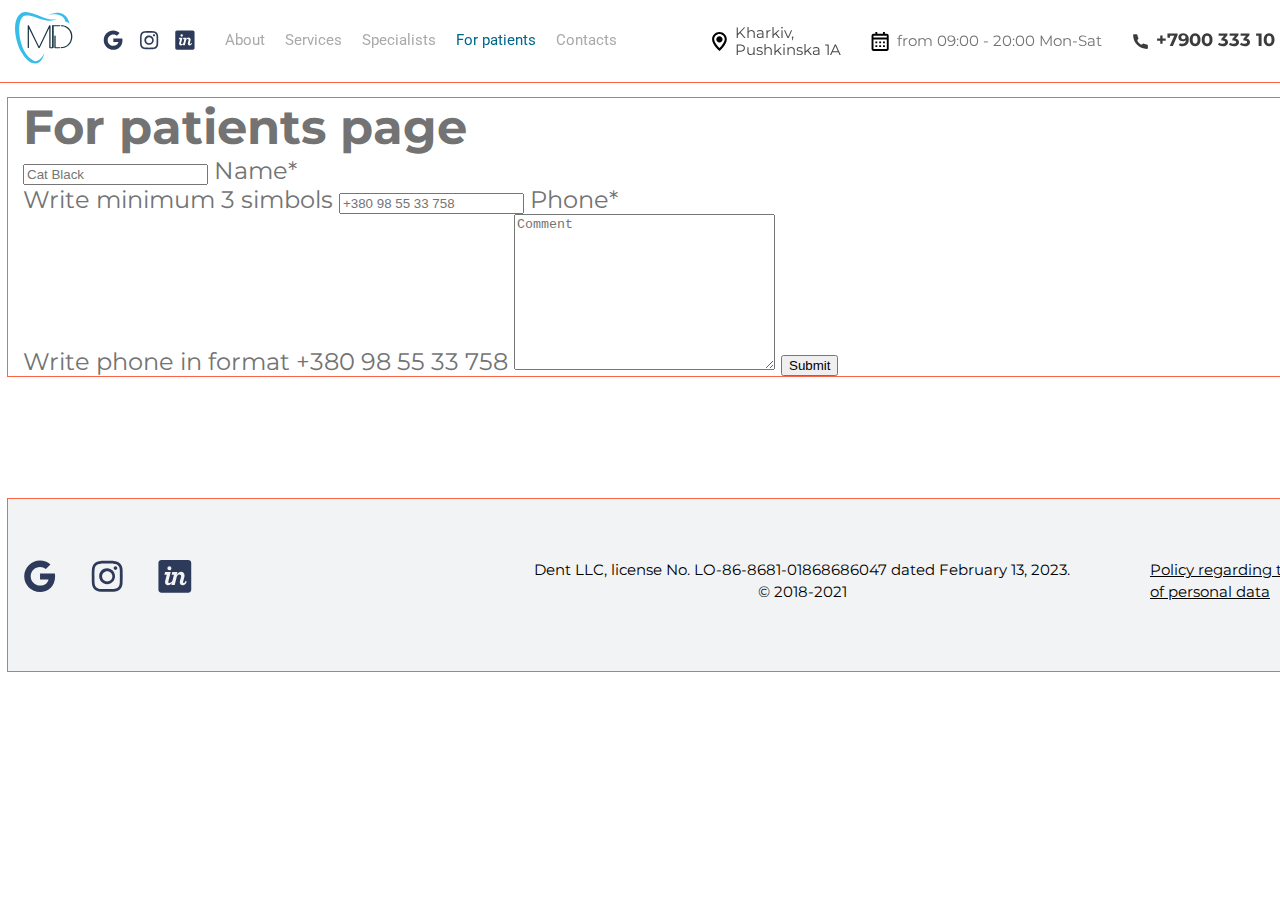
==== forPatients.html @ 4232954f "added form" ====
<!DOCTYPE html>
<html lang="en">
  <head>
    <meta charset="UTF-8" />
    <meta name="viewport" content="width=device-width, initial-scale=1.0" />
    <title>Dental Clinic</title>
    <link rel="preconnect" href="https://fonts.googleapis.com" />
    <link rel="preconnect" href="https://fonts.gstatic.com" crossorigin />
    <link
      href="https://fonts.googleapis.com/css2?family=Manrope:wght@400;500;600&family=Montserrat:wght@400;700&family=Roboto:wght@300;400&display=swap"
      rel="stylesheet"
    />
    <link
      rel="stylesheet"
      href="https://cdnjs.cloudflare.com/ajax/libs/modern-normalize/2.0.0/modern-normalize.min.css"
      integrity="sha512-4xo8blKMVCiXpTaLzQSLSw3KFOVPWhm/TRtuPVc4WG6kUgjH6J03IBuG7JZPkcWMxJ5huwaBpOpnwYElP/m6wg=="
      crossorigin="anonymous"
      referrerpolicy="no-referrer"
    />
    <link rel="stylesheet" href="./css/common.css" />
    <link rel="stylesheet" href="./css/styles.css" />
    <script type="module" src="./js/header-scroll.js"></script>
    <script type="module" src="./js/speakerForm.js"></script>
  </head>
  <body>
    <!-- Header -->
    <header class="header" data-header>
      <div class="container wrap">
        <a href="/" class="logo">
          <img src="./images/logo.svg" />
        </a>

        <ul class="list social-links">
          <li>
            <a
              class="link"
              href="google.com"
              target="_blank"
              rel="noreferrer noopener"
              aria-label="Google link"
              title="Google"
            >
              <svg class="social-icon" width="20" height="20">
                <use href="./images/sprite.svg#icon-google"></use>
              </svg>
            </a>
          </li>
          <li>
            <a
              class="link"
              href="instagram.com"
              target="_blank"
              rel="noreferrer noopener"
              aria-label="Instagram link"
              title="Instagram"
            >
              <svg class="social-icon" width="20" height="20">
                <use href="./images/sprite.svg#icon-instagram"></use>
              </svg>
            </a>
          </li>
          <li>
            <a
              class="link"
              href="linkedin.com"
              target="_blank"
              rel="noreferrer noopener"
              aria-label="Lonkedin link"
              title="linkedin"
            >
              <svg class="social-icon" width="20" height="20">
                <use href="./images/sprite.svg#icon-linkedin"></use>
              </svg>
            </a>
          </li>
        </ul>

        <nav>
          <ul class="site-nav list">
            <li class="item"><a href="./index.html" class="link">About</a></li>
            <li class="item"><a href="#services" class="link">Services</a></li>
            <li class="item"><a href="#specialists" class="link">Specialists</a></li>
            <li class="item"><a href="./forPatients.html" class="link current">For patients</a></li>
            <li class="item"><a href="" class="link">Contacts</a></li>
          </ul>
        </nav>

        <div class="contact-info">
          <div class="address-thumb">
            <svg class="address-icon" width="16" height="20">
              <use href="./images/sprite.svg#icon-location"></use>
            </svg>
            <p class="address">
              Kharkiv, <br />
              Pushkinska 1A
            </p>
          </div>

          <div class="time-thumb">
            <svg class="calendar-icon" width="18" height="20">
              <use href="./images/sprite.svg#icon-calendar"></use>
            </svg>
            <p class="time">from 09:00 - 20:00 <span>Mon-Sat</span></p>
          </div>

          <a href="tel:+79003331040" title="Clinic phone number" class="phone">
            <svg class="phone-icon" width="16" height="16">
              <use href="./images/sprite.svg#icon-phone"></use>
            </svg>
            +7900 333 10 40
          </a>
          <button type="button" class="button secondary">Request a call</button>
        </div>
      </div>
    </header>

    <!-- Main -->
    <main>
      <section class="section">
        <div class="container">
          <h1>For patients page</h1>

          <!-- <form class="js-speaker-form form">
            <div class="form-field">
              <label for="name" class="form-label">Name</label>
              <input class="form-imput" type="text" name="name" id="name" />
            </div>

            <div class="form-field">
              <label for="tel">Phone</label>
              <input type="tel" name="tel" id="tel" />
            </div>

            <div class="form-field">
              <label for="email">Email</label>
              <input type="email" name="email" id="email" />
            </div>

            <div role="group" class="group">
              <h2 class="group-title">Topic of the report</h2>

              <ul class="group-options">
                <li>
                  <label class="checkbox-field">
                    <input class="checkbox" type="checkbox" name="topic" value="html" />
                    <span class="checkbox-icon"></span>
                    <span class="checkbox-label">HTML</span>
                    
                  </label>
                </li>
                <li>
                  <label class="checkbox-field">
                    <input class="checkbox" type="checkbox" name="topic" value="css" />
                    <span class="checkbox-icon"></span>
                    <span class="checkbox-label">CSS</span>
                    </label
                  >
                </li>
                <li>
                  <label class="checkbox-field">
                    <input class="checkbox" type="checkbox" name="topic" value="js" />
                    <span class="checkbox-icon"></span>
                    <span class="checkbox-label">JavaScript</span>
                    </label
                  >
                </li>
              </ul>
            </div>

            <div role="group">
              <h2 class="group-title">Topic of the report</h2>

              <ul class="group-experience">
                <li>
                  <input type="radio" name="experience" value="junior" id="jun" checked />
                  <label for="jun">Junior</label>
                </li>
                <li>
                  <input type="radio" name="experience" value="middle" id="mid" />
                  <label for="mid">Middle</label>
                </li>
                <li>
                  <input type="radio" name="experience" value="senior" id="sen" />
                  <label for="sen">Senior</label>
                </li>
              </ul>
            </div>

            <div class="form-field">
              <label for="date">Date</label>
              <input type="datetime-local" name="date" id="date" class="date" />
            </div>

            <div class="form-field">
              <label for="pdf">Upload</label>
              <input type="file" name="pdf" id="pdf" />
            </div>

            <div class="form-field">
              <label for="comment">Comment</label>
              <textarea class="comment" name="comment" id="comment" rows="10"></textarea>
            </div>

            <div class="form-field">
              <input type="checkbox" name="policy  " id="policy" />
              <label for="policy">Agree for everything</label>
            </div>

            <button type="submit">Submit</button>
          </form> -->

          <form class="form" autocomplete="off">
            <label class="form-group">
              <input
                class="form-input"
                type="text"
                name="name"
                placeholder="Cat Black"
                required
                minlength="3"
              />
              <span class="form-label">Name*</span>
              <div class="form-icon">
                <span class="form-warning"></span>
                <span class="form-error"></span>
              </div>
              <span>Write minimum 3 simbols</span>
            </label>

            <label class="form-group">
              <input
                class="form-input"
                type="tel"
                name="phone"
                placeholder="+380 98 55 33 758"
                required
                maxlength="12"
              />
              <span class="form-label">Phone*</span>
              <div class="form-icon">
                <span class="form-warning"></span>
                <span class="form-error"></span>
              </div>
              <span>Write phone in format +380 98 55 33 758</span>
            </label>

            <label class="form-group">
              <textarea
                class="form-textarea"
                name="comment"
                cols="30"
                rows="10"
                placeholder="Comment"
              ></textarea>
            </label>

            <button class="form-btn" type="submit">Submit</button>
          </form>
        </div>
      </section>
    </main>

    <!-- Footer -->
    <footer class="footer">
      <div class="container footer-wrap">
        <ul class="list social-links">
          <li>
            <a
              class="link"
              href="google.com"
              target="_blank"
              rel="noreferrer noopener"
              aria-label="Google link"
              title="Google"
            >
              <svg class="social-icon" width="33" height="34">
                <use href="./images/sprite.svg#icon-google"></use>
              </svg>
            </a>
          </li>
          <li>
            <a
              class="link"
              href="instagram.com"
              target="_blank"
              rel="noreferrer noopener"
              aria-label="Instagram link"
              title="Instagram"
            >
              <svg class="social-icon" width="34" height="34">
                <use href="./images/sprite.svg#icon-instagram"></use>
              </svg>
            </a>
          </li>
          <li>
            <a
              class="link"
              href="linkedin.com"
              target="_blank"
              rel="noreferrer noopener"
              aria-label="Lonkedin link"
              title="linkedin"
            >
              <svg class="social-icon" width="34" height="34">
                <use href="./images/sprite.svg#icon-linkedin"></use>
              </svg>
            </a>
          </li>
        </ul>

        <div class="info-wrap">
          <div class="text-wrap">
            <p class="text">
              Dent LLC, license No. LO-86-8681-01868686047 dated February 13, 2023.
            </p>
            <p class="text">&copy; 2018-2021</p>
          </div>

          <a href="" title="Processing of personal data" class="text text-link"
            >Policy regarding the processing <br />
            of personal data</a
          >

          <img src="./images/logo.svg" />
        </div>
      </div>
    </footer>
  </body>
</html>
---- css/common.css ----
:root {
  --primary-text-color: rgba(115, 115, 115, 1);
  --secondary-text-color: rgba(69, 69, 69, 1);
  --additional-text-color: rgba(38, 38, 38, 1);
  --primary-content-color: rgba(26, 52, 68, 1);
  --secondary-content-color: rgba(78, 78, 78, 1);
  --additional-content-color: rgba(36, 36, 36, 1);
  --address-color: rgba(71, 71, 71, 1);
  --phone-link-color: rgba(60, 60, 60, 1);
  --title-text-color: rgba(18, 53, 75, 1);
  --secondary-title-color: rgba(0, 0, 0, 1);
  --additional-title-color: rgba(39, 39, 39, 1);
  --primary-subtitle-color: rgba(34, 34, 34, 1);
  --secondary-subtitle-color: rgba(54, 54, 54, 1);
  --hero-primary-text-color: rgba(111, 111, 111, 1);
  --hero-secondary-text-color: rgba(78, 78, 78, 1);
  --hero-description: rgba(75, 75, 75, 1);
  --offers-description: rgba(41, 41, 41, 1);
  --doc-descr-color: rgba(62, 62, 62, 1);
  --accent-text-color: rgba(1, 103, 138, 1);
  --secondary-accent-text-color: rgba(0, 121, 255, 1);
  --additional-accent-text-color: rgba(56, 188, 234, 1);
  --primary-white-color: #ffffff;
  --accent-bg-color: rgba(56, 188, 234, 1);
  --dark-bg-color: rgba(111, 111, 111, 1);
  --treatment-bg-color: #f9f9f9;
  --services-bg-color: rgba(251, 251, 251, 1);

  --border-color: rgba(115, 115, 115, 1);

  --icon-color: #2e3a59;
  --secondary-icon-color: #20a0cd;
  --icon-location-color: #1a3444;
  --icon-calendar-color: #2e3a59;
  --icon-phone-color: #1a3444;
  --icon-accent-color: #38bcea;
  --timing-function: cubic-bezier(0.4, 0, 0.2, 1);
}

body {
  color: var(--primary-text-color);
  background-color: var(--primary-white-color);

  font-family: Montserrat, sans-serif;
  font-size: 24px;

  /* padding-top: 80px; */
}

.no-scroll {
  overflow: hidden;
}

h1,
h2,
h3,
h4,
h5,
h6,
p {
  margin-top: 0;
  margin-bottom: 0;
}

.list {
  list-style: none;
  margin: 0;
  padding: 0;
}

.container {
  margin-left: auto;
  margin-right: auto;
  width: 1500px;
  padding-left: 15px;
  padding-right: 15px;
  outline: 1px solid tomato;
}

.section {
  padding-top: 90px;
  padding-bottom: 90px;
}

.section.change-padding {
  padding-top: 62px;
  padding-bottom: 62px;
}

/* Slider icon */

.slider-btn{
  width: 40px;
  height: 40px;
  padding: 0;
  display: flex;
  justify-content: center;
  align-items: center;
  border-radius: 50%;
  border: 1px solid #2E3A59;
  background-color: transparent;
  cursor: pointer;

  opacity: 0.5;

  transition: opacity 250ms var(--timing-function);
}

.slider-icon{
  fill: #2E3A59;
}

.visually-hidden{
  position: absolute;
  white-space: nowrap;
  width: 1px;
  height: 1px;
  overflow: hidden;
  border: 0;
  padding: 0;
  clip: rect(0 0 0 0);
  clip-path: inset(50%);
  margin: -1px;
}
---- css/styles.css ----
/* Site nav */

.wrap {
  display: flex;
  align-items: center;
}

.header.no-transparency {
  background-color: rgba(250, 241, 237, 0.5);
  backdrop-filter: blur(4px);
}

.header {
  position: fixed;
  width: 100%;
  top: 0;
  left: 0;
  z-index: 100;
}

.header .logo {
  margin-right: 30px;
}

.social-links {
  display: flex;
  gap: 16px;
  margin-right: 30px;
}

.social-links .link {
  display: block;
}

.social-icon {
  fill: var(--icon-color);

  transition: fill 250ms var(--timing-function);
}

.social-icon:hover,
.social-icon:focus {
  fill: var(--accent-text-color);
}

.site-nav {
  display: flex;
}

.site-nav > .item + .item {
  margin-left: 20px;
}

.site-nav .link {
  display: block;
  padding-top: 31px;
  padding-bottom: 31px;
  color: rgba(170, 170, 170, 1);

  font-family: Roboto;
  font-size: 15px;
  line-height: 1.2;
  text-decoration: none;
}

.site-nav .link::after {
  content: '';

  display: block;
  width: 100%;
  height: 2px;
  border-radius: 2px;

  background-color: var(--accent-text-color);

  transform: scaleX(0);
  transition: transform 250ms var(--timing-function), color 250ms var(--timing-function);
}

.site-nav .link:hover::after,
.site-nav .link:focus::after {
  transform: scaleX(1);
}

.site-nav .link:hover,
.site-nav .link:focus {
  color: var(--accent-text-color);
}

.site-nav .link.current {
  color: var(--accent-text-color);
}

.contact-info {
  display: flex;
  margin-left: auto;
  align-items: center;
}

.contact-info .address-thumb,
.contact-info .time-thumb {
  display: flex;
  align-items: center;
  gap: 8px;
  margin-right: 30px;
}

.address-icon {
  fill: var(----icon-location-color);
}

.calendar-icon {
  fill: var(calendar-icon);
}

.contact-info .address {
  color: var(--address-color);
  font-size: 15px;
  line-height: 1.15;
}

.contact-info .time {
  font-size: 15px;
  line-height: 1.2;
}

.contact-info .phone {
  display: flex;
  gap: 8px;
  align-items: center;
  margin-right: 25px;

  color: var(--phone-link-color);
  font-weight: 700;
  font-size: 18px;
  line-height: 1.2;
  text-decoration: none;

  transition: color 250ms var(--timing-function);
}

.contact-info .phone:hover,
.contact-info .phone:focus {
  color: var(--accent-text-color);
}

.phone-icon {
  fill: currentColor;
}

/* Hero */

.overlay {
  height: 628px;
  background-color: var(--dark-bg-color);
  background-image: url('../images/hero/hero-img.jpg');
  background-repeat: no-repeat;
  background-size: cover;
  background-position: center;
}

.hero-thumb {
  display: flex;
  flex-direction: column;
  justify-content: flex-end;
}

.hero .subtitle {
  display: flex;
  gap: 6px;
  align-items: center;
  margin-bottom: 9px;

  color: var(--content-color);
  font-size: 20px;
  line-height: 1.15;
}

.hero .subtitle::before {
  content: '';
  display: block;
  width: 20px;
  height: 1px;
  background-color: #4e4e4e;
}

.hero .title {
  margin-bottom: 17px;

  color: var(--primary-content-color);
  font-size: 48px;
  line-height: 1.04;
}

.hero .text {
  margin-bottom: 37px;
  color: var(--hero-primary-text-color);

  font-size: 20px;
  line-height: 1.15;
}

.hero .btn {
  position: relative;
  display: inline-flex;
  align-items: center;
  justify-content: center;
  width: 295px;
  margin-bottom: 77px;
  overflow: hidden;
}

.hero .icon-btn {
  margin-right: 10px;
  fill: var(--primary-white-color);

  transition: transform 250ms cubic-bezier(0.4, 0, 0.2, 1);
}

.hero .btn:hover .icon-btn {
  transform: translateY(-35px);
}

.hero .icon-pencil {
  position: absolute;
  top: 50%;
  left: 57px;

  transform: translateY(calc(-50% + 34px));

  transition: transform 250ms cubic-bezier(0.4, 0, 0.2, 1);

  fill: var(--primary-white-color);
}

.hero .btn:hover .icon-pencil {
  transform: translateY(-50%);
}

/* .hero .btn::before {
  content: '';
  display: inline-block;
  margin-right: 5px;
  width: 20px;
  height: 20px;
  background-color: red;
  

  transition: transform 250ms cubic-bezier(0.4, 0, 0.2, 1);
} */

/* .hero .btn:hover::before {
  transform: translateY(-35px);
} */

/* .hero .btn:hover::after {
  transform: translateY(-50%);
} */

/* .hero .btn::after{
  content: '';
  top: 50%;
  left: 45px;
  position: absolute;
  display: inline-block;
  margin-right: 5px;
  width: 20px;
  height: 20px;
  background-color: yellow;

  /* transform: translateY(calc(-50% + 35px)); */

/* transition: transform 250ms cubic-bezier(0.4, 0, 0.2, 1);
} */

.hero-list {
  display: flex;
  justify-content: flex-end;
  gap: 6px;
}

.hero-list > .item {
  display: flex;
  align-items: center;
  padding-top: 27px;
  padding-right: 30px;
  padding-bottom: 10px;
  padding-left: 30px;

  background-color: rgba(255, 255, 255, 0.4);
}

.hero-icon {
  fill: var(--secondary-icon-color);
  margin-right: 20px;
}

.hero-list .descr {
  color: var(--hero-description);

  font-size: 18px;
  line-height: 1.15;
}

/* Section */

.section-title {
  margin-bottom: 14px;

  color: var(--title-text-color);
  font-size: 48px;
  line-height: 1.2;
}

.braces .section-title,
.consult .section-title {
  margin-bottom: 43px;
  color: var(--secondary-title-color);
}

.offers .section-title {
  margin-bottom: 41px;
  color: var(--additional-title-color);
}

.section-descr {
  margin-bottom: 70px;

  color: var(--primary-text-color);
  font-size: 24px;
  line-height: 1.15;
}

/* Button */

.button {
  min-width: 186px;
  border-radius: 6px;
  padding: 11px 34px;
  text-align: center;
  border: 2px solid transparent;

  font-family: Roboto;
  font-size: 15px;
  line-height: 1.2;

  cursor: pointer;
}

.button.primary {
  background-color: var(--accent-bg-color);
  color: var(--primary-white-color);
  border-color: transparent;

  transition: background-color 250ms cubic-bezier(0.4, 0, 0.2, 1);
}

.button.primary:hover,
.button.primary:focus {
  background-color: var(--accent-text-color);
}

.button.secondary {
  border-color: var(--accent-bg-color);

  color: var(--accent-text-color);
  background-color: var(--primary-white-color);

  transition: background-color 250ms cubic-bezier(0.4, 0, 0.2, 1),
    color 250ms var(--timing-function), border-color 250ms var(--timing-function);
}

.button.secondary:hover,
.button.secondary:focus {
  color: var(--primary-white-color);
  background-color: var(--accent-text-color);
  border-color: transparent;
}

/* services */

.services-list {
  display: flex;
  column-gap: 40px;
  row-gap: 35px;
  flex-wrap: wrap;
  justify-content: center;
  align-items: center;
}

.services-list > .item {
  position: relative;
  width: 250px;
  height: 237px;
  text-align: center;
  padding: 34px 55px;
  border-radius: 6px;
  background-color: var(--services-bg-color);

  cursor: pointer;

  transition: background-color 250ms var(--timing-function);
}

.services-list > .item:hover {
  background-color: var(--accent-bg-color);
}

.services-list .thumb {
  height: 80px;
  margin-bottom: 20px;
}

.services-list .services-icon {
  fill: var(--icon-accent-color);

  transition: fill 250ms var(--timing-function);
}

.services-list > .item:hover .services-icon {
  fill: var(--primary-white-color);
}

.services-text {
  color: var(--secondary-text-color);

  font-weight: 700;
  font-size: 26px;
  line-height: 1.2;
}

.services-list > .item:hover .submenu {
  /* display: block; */
  opacity: 1;
  pointer-events: all;
}

.submenu {
  position: absolute;
  top: 100%;
  left: 0;

  width: 1000px;
  background-color: #fbfbfb;
  border-radius: 6px;
  box-shadow: 0 1px 3px 0 rgba(0, 0, 0, 0.1), 0 1px 2px -1px rgba(0, 0, 0, 0.1);

  z-index: 10;
  /* display: none; */
  opacity: 0;
  pointer-events: none;
}

.subitem {
  display: flex;
  align-items: center;
  gap: 15px;
  border-radius: 6px;

  padding: 20px 30px;

  transition: box-shadow 250ms var(--timing-function);
}

.subitem:hover {
  box-shadow: inset 0 0 35px 5px rgba(56, 188, 234, 0.35),
    inset 0 2px 1px 1px rgba(255, 255, 255, 0.9), inset 0 -2px 1px rgba(56, 188, 234, 0.5);
}

.subitem .wrap {
  margin-left: auto;
}

.signup-btn {
  min-width: 186px;
  border-radius: 6px;
  padding: 11px 34px;
  margin-left: 60px;
  border: 2px solid transparent;

  font-size: 24px;
  line-height: 1.2;
  text-align: center;

  color: var(--primary-white-color);
  background-color: var(--accent-bg-color);
  border: none;

  cursor: pointer;

  transition: background-color 250ms var(--timing-function);
}

.signup-btn:hover,
.signup-btn:focus {
  background-color: var(--accent-text-color);
}

.subitem .treatm,
.subitem .price {
  font-weight: 400;
  font-size: 26px;
  line-height: 1.2;

  color: var(--secondary-title-color);
}

/* offers */

.offers-list {
  display: flex;
  justify-content: space-evenly;
}

.offers-list > .item {
  width: calc((100% - 76px) / 3);
}

.offers-list .num {
  margin-bottom: 8px;

  color: var(--additional-accent-text-color);
  font-size: 48px;
  line-height: 1.2;
  text-decoration: none;
}

.offers-list .subtitle {
  margin-bottom: 8px;

  color: var(--primary-subtitle-color);
  font-size: 36px;
  line-height: 1.2;
}

.offers-list .text {
  color: var(--offers-description);

  font-size: 24px;
  line-height: 1.15;
}

/* Braces & consultation*/

.braces,
.consult {
  max-width: 1500px;
  margin-left: auto;
  margin-right: auto;
  /* background-image: linear-gradient(to right, rgba(230, 242, 255, 1), rgba(250, 241, 237, 1)); */
  background-repeat: no-repeat;
  background-position: top 0 left calc(50% + 410px), 0 0;
  background-size: contain;
}

.woman-dentist {
  background-image: url(../images/woman-dentist.png),
    linear-gradient(to right, rgba(230, 242, 255, 1), rgba(250, 241, 237, 1));
}

.wom-doc {
  background-image: url(../images/dentist.png),
    linear-gradient(to right, rgba(230, 242, 255, 1), rgba(250, 241, 237, 1));
}

/* .braces-thumb{
  background-image: url(../images/woman-dentist.png);
  background-repeat: no-repeat;
  background-size: contain;
} */

.wrapper {
  display: flex;
}
/* 
.braces .wrapper,
.consult .wrapper {
  padding-top: 62px;
  padding-bottom: 62px;
  background-image: linear-gradient(rgba(230, 242, 255, 1), rgba(250, 241, 237, 1));
} */

/* .braces .wrapper::after {
  content: '';
  width: 752px;
  height: 753px;
  background-image: url('../images/woman-dentist.png');
  background-size: contain;
  background-repeat: no-repeat;
  background-position: center;
} */

.description-wrap {
  max-width: 800px;
  display: flex;
  flex-direction: column;
  justify-content: center;
}

.recall-descr {
  margin-bottom: 40px;

  color: var(--additional-text-color);
  font-size: 24px;
  line-height: 1.3;
}

.recall-link {
  display: inline-flex;
  gap: 6px;
  align-items: center;
  color: var(--secondary-accent-text-color);

  font-family: Roboto;
  font-size: 24px;
  line-height: 1.3;
  text-decoration: none;
}

.recall-link::before {
  content: '';
  display: block;
  width: 20px;
  height: 1px;
  background-color: #262626;
}

.form {
  margin-bottom: 33px;
}

.agree-text,
.agree-link {
  color: var(--secondary-content-color);

  font-size: 18px;
  line-height: 1.3;
}

/* treatment */
.treatment,
.offers {
  max-width: 1500px;
  margin-left: auto;
  margin-right: auto;
  background-color: #fbfbfb;
}

.logo-text {
  color: var(--primary-content-color);

  font-family: Roboto;
  font-weight: 300;
  font-size: 20px;
  line-height: 1.17;
}

.logo-wrap {
  display: flex;
  gap: 9px;
  align-items: center;
  margin-bottom: 6px;
}

.treatment .text {
  color: var(--additional-content-color);

  font-size: 20px;
  line-height: 1.15;
}

.treatment .services {
  display: flex;
  flex-wrap: wrap;
  column-gap: 55px;
  row-gap: 33px;
  margin-bottom: 47px;
}

.treatment-item {
  padding: 11px 22px;
  border-radius: 6px;
  background-color: var(--treatment-bg-color);
}

.treatment .description {
  margin-bottom: 62px;
}

.logo-list {
  display: flex;
  align-items: center;
  margin-top: 12px;
}

.logo-item:last-child {
  margin-left: 52px;
}

.slider-thumb {
  position: relative;
}

.slider-wrap {
  position: absolute;
  top: -55px;
  right: 0;
  display: flex;
  gap: 20px;
}

.slider-thumb:hover .slider-btn {
  opacity: 1;
}

/* Specialists */

.doc-list {
  display: flex;
  flex-wrap: wrap;
  column-gap: 15px;
  row-gap: 60px;
}

.doc-list > .item {
  /* width: calc((100% - 15px) / 2); */
  display: flex;
  border-radius: 6px;
  background-image: linear-gradient(to right, #f7faf7, #eff0f4);
}

.dentist-info {
  max-width: 400px;
  padding: 40px;
}

.image-thumb {
  width: 300px;
  height: 415px;
}

.image-thumb > img {
  display: block;
  width: 100%;
  height: 100%;

  object-fit: cover;
}

.doc-list .title {
  margin-bottom: 14px;

  color: var(--secondary-subtitle-color);
  font-size: 36px;
  line-height: 1.2;
}

.doc-list .descr {
  color: var(--doc-descr-color);

  font-size: 20px;
  line-height: 1.15;
}

/* Certificates */

.certif-title {
  margin-bottom: 93px;
}

.awards-wrap {
  position: relative;
  display: flex;
  justify-content: space-evenly;
}

.awards-wrap:hover .slider-btn {
  opacity: 1;
}

.awards-btn {
  position: absolute;
  top: 50%;
  transform: translate(0, -50%);
}

.awards-btn.left {
  left: -12px;
}

.awards-btn.right {
  right: -12px;
}

/* Footer */

.footer-wrap {
  display: flex;
  padding-top: 60px;
  padding-bottom: 60px;
  background-color: #f2f3f5;
}

.footer .social-links {
  display: flex;
  gap: 34px;
}

.footer .info-wrap {
  margin-left: auto;
  display: flex;
}

.footer .text-wrap {
  text-align: center;
  margin-right: 80px;
}

.footer .text-link {
  margin-right: 80px;
}

.footer .text {
  color: var(--secondary-title-color);

  font-size: 15px;
  line-height: 1.45;
}

/* Modal */

.backdrop {
  position: fixed;
  top: 0;
  left: 0;
  height: 100%;
  width: 100%;
  background-color: rgba(0, 0, 0, 0.5);
  z-index: 1000;
}

.backdrop.is-hidden {
  opacity: 0;
  visibility: hidden;
  pointer-events: none;
}

.modal {
  position: absolute;
  top: 50%;
  left: 50%;
  transform: translate(-50%, -50%);

  min-height: 400px;
  width: 600px;
  padding: 50px 30px;

  background-color: #fff;
  border-radius: 20px;
}

.modal-btn {
  position: absolute;
  top: 10px;
  right: 10px;

  width: 30px;
  height: 30px;
  display: flex;
  justify-content: center;
  align-items: center;
  padding: 0;
  border-radius: 50%;
  border: 1px solid var(--secondary-title-color);
  background-color: transparent;

  cursor: pointer;
}

/* form */

.register-form-title {
  display: block;
  margin-bottom: 25px;
  font-size: 18px;
  text-align: center;
}

.register-form {
  text-align: center;
}

.register-form-group {
  margin-bottom: 25px;
}

.register-form-field {
  position: relative;
  display: block;
  margin-bottom: 12px;
}

.register-form-field:last-child {
  margin-bottom: 0;
}

.register-form-input,
.register-form-textarea {
  border: 1px solid var(--border-color);
  border-radius: 5px;
  padding: 10px;
  padding-left: 50px;
  width: 100%;

  outline: transparent;
}

.register-form-textarea {
  height: 90px;
  padding: 10px;
  resize: none;
}

.register-form-icon {
  position: absolute;
  top: 45%;
  left: 15px;

  transform: translateY(-100%);
}

.register-form-agreement {
  display: flex;
  align-items: center;
  justify-content: center;
  margin-bottom: 25px;
}

.register-form-checkbox:checked + .register-icon .icon-checked {
  opacity: 1;
}

.register-form-checkbox:checked + .register-icon .icon-unchecked {
  opacity: 0;
  transition: opacity 250ms var(--timing-function);
}

.register-form-agreement-text {
  margin-left: 8px;
  font-size: 14px;
  text-underline-position: under;
  user-select: none;
}

.icon-checked {
  opacity: 0;
  fill: var(--additional-accent-text-color);
  transition: opacity 250ms var(--timing-function);
}

.register-form-submit-btn {
  display: inline-flex;
  align-items: center;
  gap: 8px;

  padding: 10px 25px;
  cursor: pointer;
}

/* .form {
  width: 600px;
  outline: 1px solid tomato;
  margin-left: auto;
  margin-right: auto;
  padding: 20px;
}

.form-field {
  position: relative;
  display: flex;
  flex-direction: column;
  margin-bottom: 20px;
}
.form-field label {
  margin-bottom: 5px;
}

.form-field input {
  margin: 0;
  padding: 6px 10px;
}

.group-title {
  margin-top: 0;
  margin-bottom: 10px;
}

.group-options,
.group-experience {
  margin: 0;
  padding: 0;
  list-style: none;
}

.form .date {
  border-width: 2px;
  border-radius: 4px;
  padding: 20px 40px;
}

.comment {
  padding: 8px;
} */

/* .checkbox-field{
  display: flex;
  align-items: center;
  gap: 5px;
}

.checkbox {
  appearance: none;
}

.checkbox-icon {
  display: inline-block;
  width: 20px;
  height: 20px;
  border: 2px solid black;
  border-radius: 4px;

  transition: transform 250ms var(--timing-function);
}

.checkbox:checked + .checkbox-icon{
  transform: scale(1.2);
  background-color: green;
}

.checkbox-label{
  transition: transform 250ms var(--timing-function);
}

.checkbox:checked ~ .checkbox-label{
  transform: translateX(20px);
}



.form-input:focus + .form-label,
.form-input:not(:placeholder-shown) + .form-label {
  transform: translateY(-50px);
  color: red;
}

.form-label {
  position: absolute;
  top: 50%;
  left: 30px;
  transform: translateY(-50%);

  transition: transform 250ms var(--timing-function);
} */

/* .form-group{
  position: relative;
}

.form-label{
  position: absolute;
  top: 0;
  left: 0;
}

.form-warning,
.form-error{
  position: absolute;
  top: 0;
  right: 0;
  display: inline-block;
  width: 20px;
  height: 20px;
  border-radius: 4px;
}

.form-warning{
  background-color: green;
}

.form-error{
  background-color: red;
} */
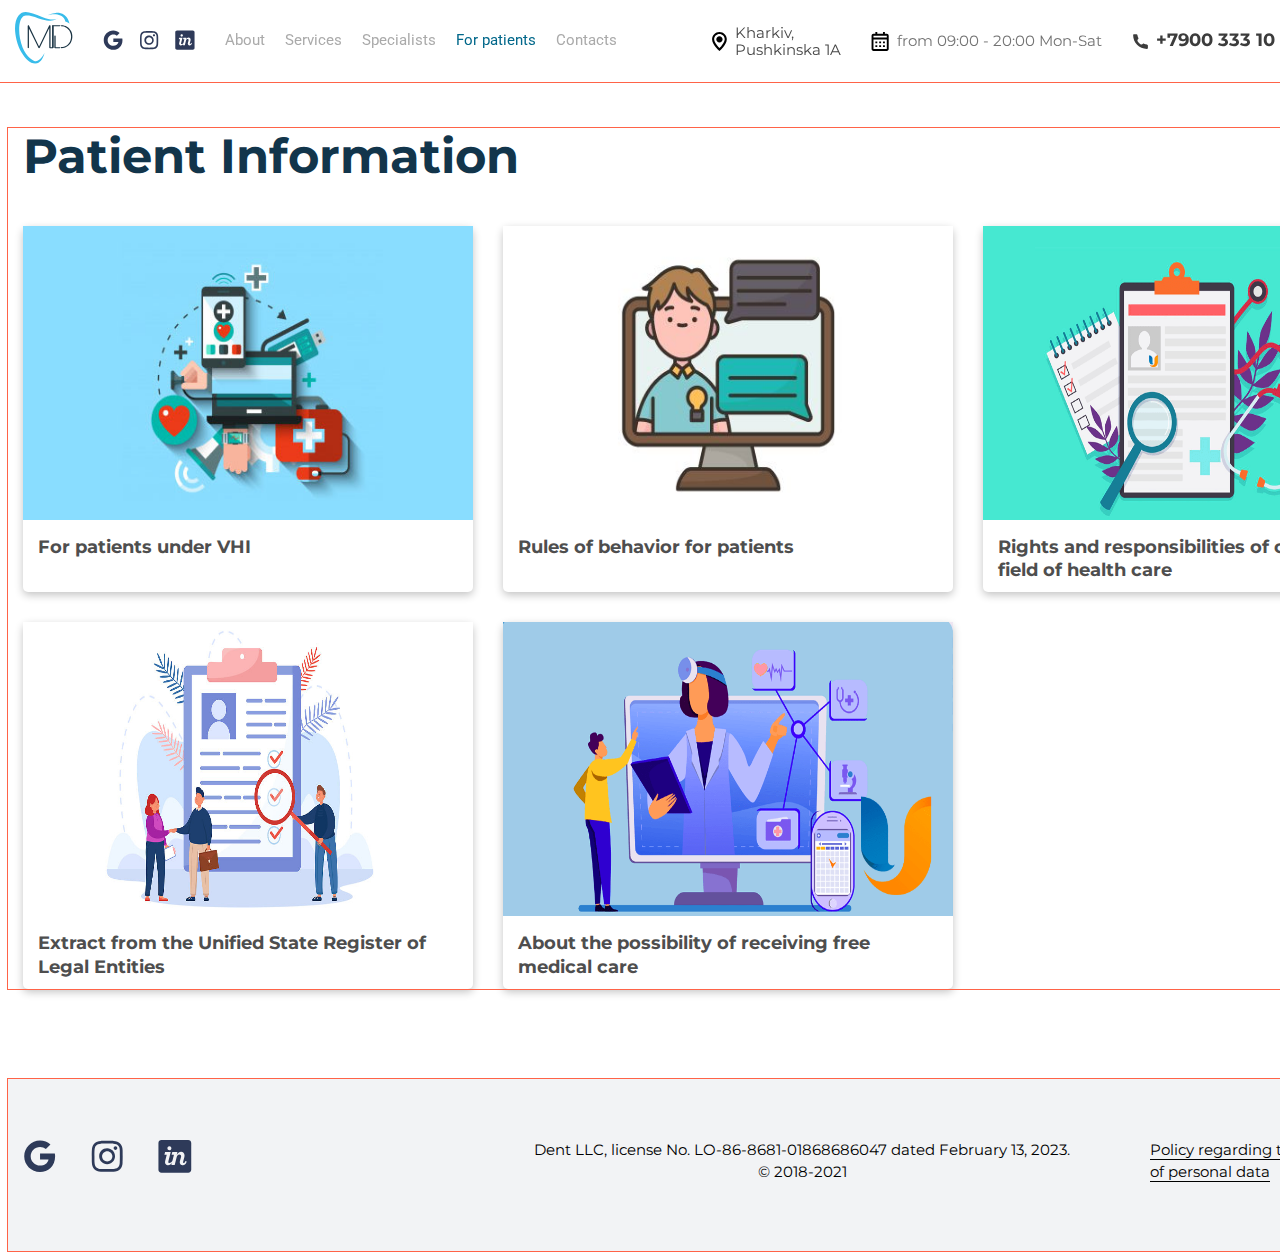
==== commit 1b5a9a23: "created page For patients" ====
--- a/forPatients.html
+++ b/forPatients.html
@@ -118,144 +118,106 @@
     <main>
       <section class="section">
         <div class="container">
-          <h1>For patients page</h1>
-
-          <!-- <form class="js-speaker-form form">
-            <div class="form-field">
-              <label for="name" class="form-label">Name</label>
-              <input class="form-imput" type="text" name="name" id="name" />
-            </div>
-
-            <div class="form-field">
-              <label for="tel">Phone</label>
-              <input type="tel" name="tel" id="tel" />
-            </div>
-
-            <div class="form-field">
-              <label for="email">Email</label>
-              <input type="email" name="email" id="email" />
-            </div>
-
-            <div role="group" class="group">
-              <h2 class="group-title">Topic of the report</h2>
-
-              <ul class="group-options">
-                <li>
-                  <label class="checkbox-field">
-                    <input class="checkbox" type="checkbox" name="topic" value="html" />
-                    <span class="checkbox-icon"></span>
-                    <span class="checkbox-label">HTML</span>
-                    
-                  </label>
-                </li>
-                <li>
-                  <label class="checkbox-field">
-                    <input class="checkbox" type="checkbox" name="topic" value="css" />
-                    <span class="checkbox-icon"></span>
-                    <span class="checkbox-label">CSS</span>
-                    </label
-                  >
-                </li>
-                <li>
-                  <label class="checkbox-field">
-                    <input class="checkbox" type="checkbox" name="topic" value="js" />
-                    <span class="checkbox-icon"></span>
-                    <span class="checkbox-label">JavaScript</span>
-                    </label
-                  >
-                </li>
-              </ul>
-            </div>
-
-            <div role="group">
-              <h2 class="group-title">Topic of the report</h2>
-
-              <ul class="group-experience">
-                <li>
-                  <input type="radio" name="experience" value="junior" id="jun" checked />
-                  <label for="jun">Junior</label>
-                </li>
-                <li>
-                  <input type="radio" name="experience" value="middle" id="mid" />
-                  <label for="mid">Middle</label>
-                </li>
-                <li>
-                  <input type="radio" name="experience" value="senior" id="sen" />
-                  <label for="sen">Senior</label>
-                </li>
-              </ul>
-            </div>
-
-            <div class="form-field">
-              <label for="date">Date</label>
-              <input type="datetime-local" name="date" id="date" class="date" />
-            </div>
-
-            <div class="form-field">
-              <label for="pdf">Upload</label>
-              <input type="file" name="pdf" id="pdf" />
-            </div>
-
-            <div class="form-field">
-              <label for="comment">Comment</label>
-              <textarea class="comment" name="comment" id="comment" rows="10"></textarea>
-            </div>
-
-            <div class="form-field">
-              <input type="checkbox" name="policy  " id="policy" />
-              <label for="policy">Agree for everything</label>
-            </div>
-
-            <button type="submit">Submit</button>
-          </form> -->
-
-          <form class="form" autocomplete="off">
-            <label class="form-group">
-              <input
-                class="form-input"
-                type="text"
-                name="name"
-                placeholder="Cat Black"
-                required
-                minlength="3"
-              />
-              <span class="form-label">Name*</span>
-              <div class="form-icon">
-                <span class="form-warning"></span>
-                <span class="form-error"></span>
-              </div>
-              <span>Write minimum 3 simbols</span>
-            </label>
-
-            <label class="form-group">
-              <input
-                class="form-input"
-                type="tel"
-                name="phone"
-                placeholder="+380 98 55 33 758"
-                required
-                maxlength="12"
-              />
-              <span class="form-label">Phone*</span>
-              <div class="form-icon">
-                <span class="form-warning"></span>
-                <span class="form-error"></span>
-              </div>
-              <span>Write phone in format +380 98 55 33 758</span>
-            </label>
-
-            <label class="form-group">
-              <textarea
-                class="form-textarea"
-                name="comment"
-                cols="30"
-                rows="10"
-                placeholder="Comment"
-              ></textarea>
-            </label>
-
-            <button class="form-btn" type="submit">Submit</button>
-          </form>
+          <h1 class="section-title patient-main-title">Patient Information</h1>
+
+          <ul class="patient-list list">
+            <li class="patient-item">
+              <a class="patient-link" href="#" target="_blank" rel="noopener noreferrer">
+                <div class="patient-cards">
+                  <img src="./images/patients/vhi.jpg" alt="" width="450" height="294" />
+                  <div class="patient-overlay">
+                    <p>
+                      You will find useful information about our clinic, as well as information
+                      about dentistry. You can find information to keep your teeth beautiful and
+                      healthy for as long as possible. You will learn what halitosis is, and why bad
+                      breath occurs, interesting facts about teeth, how to choose dental implants
+                    </p>
+                  </div>
+                </div>
+                <div class="patient-wrapper">
+                  <h2 class="patient-title">For patients under VHI</h2>
+                </div>
+              </a>
+            </li>
+
+            <li class="patient-item">
+              <a class="patient-link" href="#" target="_blank" rel="noopener noreferrer">
+                <div class="patient-cards">
+                  <img src="./images/patients/behavior.jpg" alt="" width="450" height="294" />
+                  <div class="patient-overlay">
+                    <p>
+                      Here you learned about the rules of patient behavior in the clinic and the
+                      rules of tone when communicating with the doctor and medical staff.
+                    </p>
+                  </div>
+                </div>
+                <div class="patient-wrapper">
+                  <h2 class="patient-title">Rules of behavior for patients</h2>
+                </div>
+              </a>
+            </li>
+
+            <li class="patient-item">
+              <a class="patient-link" href="#" target="_blank" rel="noopener noreferrer">
+                <div class="patient-cards">
+                  <img src="./images/patients/rights.png" alt="" width="450" height="294" />
+                  <div class="patient-overlay">
+                    <p>
+                      It provides information about access to medical care, confidentiality of
+                      medical information, choice of doctor and treatment methods, as well as the
+                      right to safe working conditions and the environment.
+                    </p>
+                  </div>
+                </div>
+                <div class="patient-wrapper">
+                  <h2 class="patient-title">
+                    Rights and responsibilities of citizens in the field of health care
+                  </h2>
+                </div>
+              </a>
+            </li>
+
+            <li class="patient-item">
+              <a class="patient-link" href="#" target="_blank" rel="noopener noreferrer">
+                <div class="patient-cards">
+                  <img src="./images/patients/exstract.jpg" alt="" width="450" height="294" />
+                  <div class="patient-overlay">
+                    <p>
+                      Unified State Register of Legal Entities (USRLE) is an official database that
+                      contains information about legal entities registered in a certain country.
+                      This document may be used for official purposes, such as verifying the status
+                      of a legal entity or its financial condition.
+                    </p>
+                  </div>
+                </div>
+                <div class="patient-wrapper">
+                  <h2 class="patient-title">
+                    Extract from the Unified State Register of Legal Entities
+                  </h2>
+                </div>
+              </a>
+            </li>
+
+            <li class="patient-item">
+              <a class="patient-link" href="#" target="_blank" rel="noopener noreferrer">
+                <div class="patient-cards">
+                  <img src="./images/patients/help.png" alt="" width="450" height="294" />
+                  <div class="patient-overlay">
+                    <p>
+                      Be aware that the opportunity to receive free medical care is usually provided
+                      in the public health care system of various countries. The specific conditions
+                      and availability of such assistance may vary by country and region.
+                    </p>
+                  </div>
+                </div>
+                <div class="patient-wrapper">
+                  <h2 class="patient-title">
+                    About the possibility of receiving free medical care
+                  </h2>
+                </div>
+              </a>
+            </li>
+          </ul>
         </div>
       </section>
     </main>
--- a/css/common.css
+++ b/css/common.css
@@ -27,6 +27,7 @@
   --services-bg-color: rgba(251, 251, 251, 1);
 
   --border-color: rgba(115, 115, 115, 1);
+  --border-accent-color: rgba(0, 121, 255, 1);
 
   --icon-color: #2e3a59;
   --secondary-icon-color: #20a0cd;
@@ -122,3 +123,34 @@
   clip-path: inset(50%);
   margin: -1px;
 }
+
+/* Icons for validation */
+
+.register-form-valid-icon,
+.contact-form-valid-icon {
+  position: absolute;
+  top: 50%;
+  right: 15px;
+
+  transform: translateY(-50%);
+}
+
+.register-form-success,
+.register-form-error,
+.contact-form-success,
+.contact-form-error {
+  opacity: 0;
+  transform: scale(0.4);
+  transform-origin: center;
+  transition: opacity 250ms var(--timing-function), transform 250ms var(--timing-function);
+}
+
+.register-form-error,
+.contact-form-error {
+  fill: red;
+}
+
+.register-form-success,
+.contact-form-success {
+  fill: green;
+}
--- a/css/styles.css
+++ b/css/styles.css
@@ -488,12 +488,13 @@
 
   cursor: pointer;
 
-  transition: background-color 250ms var(--timing-function);
+  transition: background-color 250ms var(--timing-function), transform 250ms var(--timing-function);
 }
 
 .signup-btn:hover,
 .signup-btn:focus {
   background-color: var(--accent-text-color);
+  transform: scale(1.1);
 }
 
 .subitem .treatm,
@@ -625,8 +626,60 @@
   background-color: #262626;
 }
 
-.form {
+.contact-form {
+  display: flex;
+  align-items: center;
+  gap: 20px;
   margin-bottom: 33px;
+}
+
+.contact-form-field {
+  position: relative;
+}
+
+.contact-form-input {
+  width: 230px;
+  padding: 10px 15px;
+  padding-right: 50px;
+  border: none;
+  border-radius: 5px;
+  box-shadow: rgba(0, 0, 0, 0.24) 0px 3px 8px;
+  outline: transparent;
+
+  font-size: 20px;
+
+  transition: box-shadow 250ms var(--timing-function);
+}
+
+.contact-form-input:hover,
+.contact-form-input:focus {
+  box-shadow: rgba(0, 0, 0, 0.35) 0px 5px 15px;
+}
+
+.contact-form-label {
+  position: absolute;
+  top: 50%;
+  left: 15px;
+
+  color: #bbbb;
+
+  transform: translateY(-50%);
+  transition: transform 250ms var(--timing-function);
+}
+
+.contact-form-input:focus + .contact-form-label,
+.contact-form-input:not(:placeholder-shown) + .contact-form-label {
+  transform: translate(-15px, -55px) scale(0.8);
+}
+
+.contact-form-input:valid:not(:placeholder-shown) ~ .contact-form-valid-icon .contact-form-success {
+  opacity: 1;
+  transform: scale(1);
+}
+
+.contact-form-input:invalid:not(:placeholder-shown) ~ .contact-form-valid-icon .contact-form-error {
+  opacity: 1;
+  transform: scale(1);
 }
 
 .agree-text,
@@ -635,6 +688,8 @@
 
   font-size: 18px;
   line-height: 1.3;
+  text-underline-position: under;
+  user-select: none;
 }
 
 /* treatment */
@@ -818,6 +873,7 @@
 
 .footer .text-link {
   margin-right: 80px;
+  text-underline-position: under;
 }
 
 .footer .text {
@@ -881,7 +937,7 @@
 
 .register-form-title {
   display: block;
-  margin-bottom: 25px;
+  margin-bottom: 40px;
   font-size: 18px;
   text-align: center;
 }
@@ -897,36 +953,77 @@
 .register-form-field {
   position: relative;
   display: block;
-  margin-bottom: 12px;
+  margin-bottom: 40px;
 }
 
 .register-form-field:last-child {
   margin-bottom: 0;
+}
+
+.register-form-label {
+  position: absolute;
+  top: 50%;
+  left: 50px;
+
+  transform: translateY(-50%);
+  transition: transform 250ms var(--timing-function), color 250ms var(--timing-function);
+}
+
+.register-form-label:last-child {
+  top: 10px;
+  left: 15px;
+  transform: translateY(0);
 }
 
 .register-form-input,
 .register-form-textarea {
   border: 1px solid var(--border-color);
   border-radius: 5px;
-  padding: 10px;
-  padding-left: 50px;
+  padding: 10px 50px;
   width: 100%;
 
   outline: transparent;
+  transition: border-color 250ms var(--timing-function);
 }
 
 .register-form-textarea {
   height: 90px;
-  padding: 10px;
+  padding: 10px 15px;
   resize: none;
+}
+
+.register-form-input:focus,
+.register-form-textarea:focus {
+  border-color: var(--border-accent-color);
+  outline: transparent;
+}
+
+.register-form-input:focus + .register-form-label,
+.register-form-input:not(:placeholder-shown) + .register-form-label {
+  transform: translate(-35px, -50px) scale(0.8);
+  color: var(--additional-accent-text-color);
+}
+
+.register-form-textarea:focus + .register-form-label,
+.register-form-textarea:not(:placeholder-shown) + .register-form-label {
+  transform: translateY(-35px) scale(0.8);
+}
+
+.register-form-textarea:focus + .register-form-label {
+  color: var(--additional-accent-text-color);
 }
 
 .register-form-icon {
   position: absolute;
-  top: 45%;
+  top: 50%;
   left: 15px;
 
-  transform: translateY(-100%);
+  transform: translateY(-50%);
+  transition: fill 250ms var(--timing-function);
+}
+
+.register-form-input:focus ~ .register-form-icon {
+  fill: var(--additional-accent-text-color);
 }
 
 .register-form-agreement {
@@ -950,6 +1047,12 @@
   font-size: 14px;
   text-underline-position: under;
   user-select: none;
+
+  color: var(--secondary-content-color);
+}
+
+.register-form-agreement-link {
+  color: var(--secondary-content-color);
 }
 
 .icon-checked {
@@ -958,135 +1061,102 @@
   transition: opacity 250ms var(--timing-function);
 }
 
-.register-form-submit-btn {
-  display: inline-flex;
-  align-items: center;
-  gap: 8px;
-
-  padding: 10px 25px;
-  cursor: pointer;
-}
-
-/* .form {
-  width: 600px;
-  outline: 1px solid tomato;
-  margin-left: auto;
-  margin-right: auto;
-  padding: 20px;
-}
-
-.form-field {
+/* validation */
+
+.register-form-input:valid {
+  border-color: green;
+}
+
+.register-form-input:invalid:required:not(:placeholder-shown) {
+  border-color: red;
+}
+
+.register-form-input:valid + .register-form-label {
+  color: green;
+}
+
+.register-form-input:invalid:required:not(:placeholder-shown) + .register-form-label {
+  color: red;
+}
+
+.register-form-input:valid ~ .register-form-valid-icon .register-form-success {
+  opacity: 1;
+
+  transform: scale(1);
+}
+
+.register-form-input:invalid:required:not(:placeholder-shown)
+  ~ .register-form-valid-icon
+  .register-form-error {
+  opacity: 1;
+  transform: scale(1);
+}
+
+/* Patient */
+
+.patient-list {
+  display: flex;
+  flex-wrap: wrap;
+  gap: 30px;
+}
+
+.patient-item {
+  width: 450px;
+}
+
+.patient-link {
+  display: block;
+  width: 100%;
+  height: 100%;
+  box-shadow: rgba(0, 0, 0, 0.24) 0px 3px 8px;
+  border-radius: 5px;
+
+  text-decoration: none;
+
+  transition: box-shadow 250ms var(--timing-function), transform 250ms var(--timing-function);
+}
+
+.patient-link:hover,
+.patient-link:focus{
+  box-shadow: rgba(0, 0, 0, 0.35) 0px 5px 15px;
+}
+
+.patient-cards{
   position: relative;
-  display: flex;
-  flex-direction: column;
-  margin-bottom: 20px;
-}
-.form-field label {
-  margin-bottom: 5px;
-}
-
-.form-field input {
-  margin: 0;
-  padding: 6px 10px;
-}
-
-.group-title {
-  margin-top: 0;
-  margin-bottom: 10px;
-}
-
-.group-options,
-.group-experience {
-  margin: 0;
-  padding: 0;
-  list-style: none;
-}
-
-.form .date {
-  border-width: 2px;
-  border-radius: 4px;
-  padding: 20px 40px;
-}
-
-.comment {
-  padding: 8px;
-} */
-
-/* .checkbox-field{
-  display: flex;
-  align-items: center;
-  gap: 5px;
-}
-
-.checkbox {
-  appearance: none;
-}
-
-.checkbox-icon {
-  display: inline-block;
-  width: 20px;
-  height: 20px;
-  border: 2px solid black;
-  border-radius: 4px;
-
-  transition: transform 250ms var(--timing-function);
-}
-
-.checkbox:checked + .checkbox-icon{
-  transform: scale(1.2);
-  background-color: green;
-}
-
-.checkbox-label{
-  transition: transform 250ms var(--timing-function);
-}
-
-.checkbox:checked ~ .checkbox-label{
-  transform: translateX(20px);
-}
-
-
-
-.form-input:focus + .form-label,
-.form-input:not(:placeholder-shown) + .form-label {
-  transform: translateY(-50px);
-  color: red;
-}
-
-.form-label {
-  position: absolute;
-  top: 50%;
-  left: 30px;
-  transform: translateY(-50%);
-
-  transition: transform 250ms var(--timing-function);
-} */
-
-/* .form-group{
-  position: relative;
-}
-
-.form-label{
+  overflow: hidden;
+}
+
+.patient-overlay{
   position: absolute;
   top: 0;
   left: 0;
-}
-
-.form-warning,
-.form-error{
-  position: absolute;
-  top: 0;
-  right: 0;
-  display: inline-block;
-  width: 20px;
-  height: 20px;
-  border-radius: 4px;
-}
-
-.form-warning{
-  background-color: green;
-}
-
-.form-error{
-  background-color: red;
-} */
+  width: 100%;
+  height: 100%;
+
+  padding: 10px 15px;
+
+  transform: translateY(100%);
+  transition: transform 250ms var(--timing-function);
+  background-color: var(--accent-bg-color);
+}
+
+.patient-link:hover .patient-overlay,
+.patient-link:focus .patient-overlay {
+  transform: translateY(0);
+}
+
+.patient-wrapper {
+  padding: 10px 15px;
+}
+
+.patient-title {
+  color: var(--secondary-content-color);
+  font-size: 18px;
+  line-height: 1.3;
+  user-select: none;
+}
+
+.patient-main-title {
+  margin-top: 30px;
+  margin-bottom: 40px;
+}
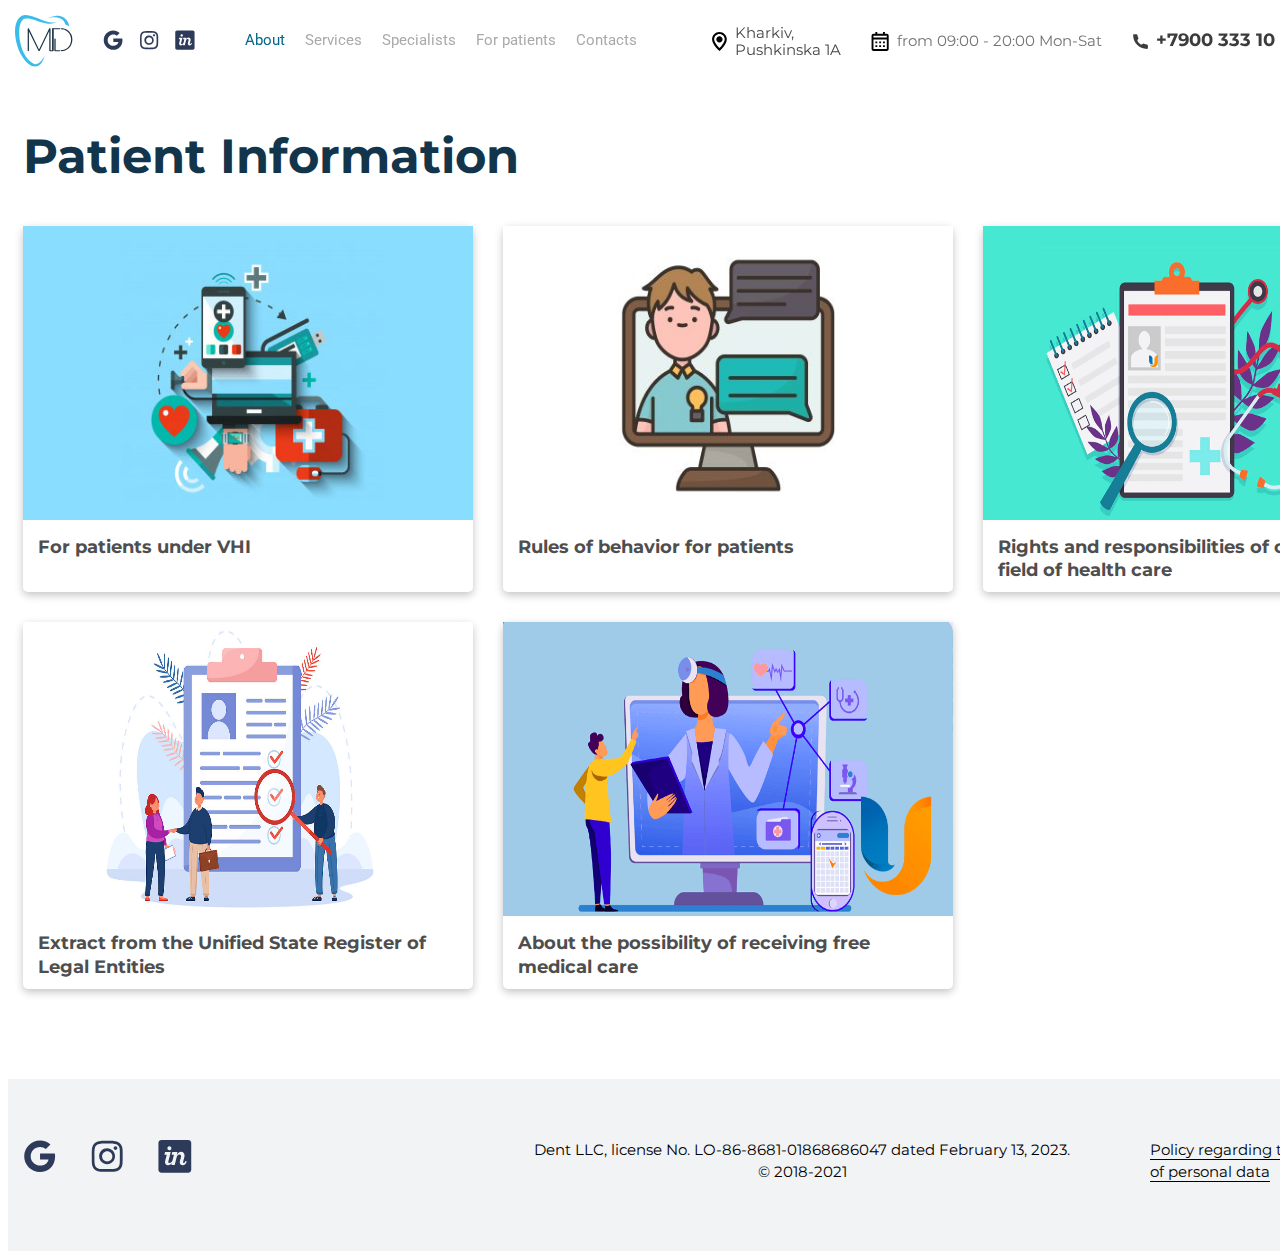
==== commit cd1b17dc: "the code was rewritten according to the BEM methodology" ====
--- a/forPatients.html
+++ b/forPatients.html
@@ -26,90 +26,103 @@
     <!-- Header -->
     <header class="header" data-header>
       <div class="container wrap">
-        <a href="/" class="logo">
+        <a href="/" class="logo header__logo">
           <img src="./images/logo.svg" />
         </a>
 
-        <ul class="list social-links">
-          <li>
-            <a
-              class="link"
+        <ul class="list social-links header__social-links">
+          <li>
+            <a
+              class="social-links__link"
               href="google.com"
               target="_blank"
               rel="noreferrer noopener"
               aria-label="Google link"
               title="Google"
             >
-              <svg class="social-icon" width="20" height="20">
+              <svg class="social-links__icon" width="20" height="20">
                 <use href="./images/sprite.svg#icon-google"></use>
               </svg>
             </a>
           </li>
           <li>
             <a
-              class="link"
+              class="social-links__link"
               href="instagram.com"
               target="_blank"
               rel="noreferrer noopener"
               aria-label="Instagram link"
               title="Instagram"
             >
-              <svg class="social-icon" width="20" height="20">
+              <svg class="social-links__icon" width="20" height="20">
                 <use href="./images/sprite.svg#icon-instagram"></use>
               </svg>
             </a>
           </li>
           <li>
             <a
-              class="link"
+              class="social-links__link"
               href="linkedin.com"
               target="_blank"
               rel="noreferrer noopener"
               aria-label="Lonkedin link"
               title="linkedin"
             >
-              <svg class="social-icon" width="20" height="20">
+              <svg class="social-links__icon" width="20" height="20">
                 <use href="./images/sprite.svg#icon-linkedin"></use>
               </svg>
             </a>
           </li>
         </ul>
 
-        <nav>
-          <ul class="site-nav list">
-            <li class="item"><a href="./index.html" class="link">About</a></li>
-            <li class="item"><a href="#services" class="link">Services</a></li>
-            <li class="item"><a href="#specialists" class="link">Specialists</a></li>
-            <li class="item"><a href="./forPatients.html" class="link current">For patients</a></li>
-            <li class="item"><a href="" class="link">Contacts</a></li>
+        <nav class="site-nav">
+          <ul class="site-nav__list list">
+            <li class="item site-nav__item">
+              <a href="./index.html" class="site-nav__link link site-nav__link--current">About</a>
+            </li>
+            <li class="item site-nav__item">
+              <a href="#services" class="link site-nav__link">Services</a>
+            </li>
+            <li class="item site-nav__item">
+              <a href="#specialists" class="link site-nav__link">Specialists</a>
+            </li>
+            <li class="item site-nav__item">
+              <a href="./forPatients.html" class="link site-nav__link">For patients</a>
+            </li>
+            <li class="item site-nav__item"><a href="" class="link site-nav__link">Contacts</a></li>
           </ul>
         </nav>
 
         <div class="contact-info">
           <div class="address-thumb">
-            <svg class="address-icon" width="16" height="20">
+            <svg class="address-thumb__icon" width="16" height="20">
               <use href="./images/sprite.svg#icon-location"></use>
             </svg>
-            <p class="address">
+            <p class="address-thumb__data">
               Kharkiv, <br />
               Pushkinska 1A
             </p>
           </div>
 
           <div class="time-thumb">
-            <svg class="calendar-icon" width="18" height="20">
+            <svg class="time-thum__icon" width="18" height="20">
               <use href="./images/sprite.svg#icon-calendar"></use>
             </svg>
-            <p class="time">from 09:00 - 20:00 <span>Mon-Sat</span></p>
+            <p class="time-thum__data">from 09:00 - 20:00 <span>Mon-Sat</span></p>
           </div>
 
-          <a href="tel:+79003331040" title="Clinic phone number" class="phone">
-            <svg class="phone-icon" width="16" height="16">
+          <a href="tel:+79003331040" title="Clinic phone number" class="phone-link">
+            <svg class="phone-link__icon" width="16" height="16">
               <use href="./images/sprite.svg#icon-phone"></use>
             </svg>
             +7900 333 10 40
           </a>
-          <button type="button" class="button secondary">Request a call</button>
+          <button
+            type="button"
+            class="button secondary animate__animated animate__fadeInRight animate__delay-5s"
+          >
+            Request a call
+          </button>
         </div>
       </div>
     </header>
@@ -224,61 +237,61 @@
 
     <!-- Footer -->
     <footer class="footer">
-      <div class="container footer-wrap">
-        <ul class="list social-links">
-          <li>
-            <a
-              class="link"
+      <div class="container footer__wrap">
+        <ul class="list social-links footer__social-links">
+          <li>
+            <a
+              class="social-links__link link"
               href="google.com"
               target="_blank"
               rel="noreferrer noopener"
               aria-label="Google link"
               title="Google"
             >
-              <svg class="social-icon" width="33" height="34">
+              <svg class="social-links__icon" width="33" height="34">
                 <use href="./images/sprite.svg#icon-google"></use>
               </svg>
             </a>
           </li>
           <li>
             <a
-              class="link"
+              class="social-links__link link"
               href="instagram.com"
               target="_blank"
               rel="noreferrer noopener"
               aria-label="Instagram link"
               title="Instagram"
             >
-              <svg class="social-icon" width="34" height="34">
+              <svg class="social-links__icon" width="34" height="34">
                 <use href="./images/sprite.svg#icon-instagram"></use>
               </svg>
             </a>
           </li>
           <li>
             <a
-              class="link"
+              class="social-links__link link"
               href="linkedin.com"
               target="_blank"
               rel="noreferrer noopener"
               aria-label="Lonkedin link"
               title="linkedin"
             >
-              <svg class="social-icon" width="34" height="34">
+              <svg class="social-links__icon" width="34" height="34">
                 <use href="./images/sprite.svg#icon-linkedin"></use>
               </svg>
             </a>
           </li>
         </ul>
 
-        <div class="info-wrap">
-          <div class="text-wrap">
-            <p class="text">
+        <div class="footer__meta">
+          <div class="footer__text-wrap">
+            <p class="footer__text">
               Dent LLC, license No. LO-86-8681-01868686047 dated February 13, 2023.
             </p>
-            <p class="text">&copy; 2018-2021</p>
+            <p class="footer__text">&copy; 2018-2021</p>
           </div>
 
-          <a href="" title="Processing of personal data" class="text text-link"
+          <a href="" title="Processing of personal data" class="footer__text-link"
             >Policy regarding the processing <br />
             of personal data</a
           >
--- a/css/common.css
+++ b/css/common.css
@@ -75,7 +75,7 @@
   width: 1500px;
   padding-left: 15px;
   padding-right: 15px;
-  outline: 1px solid tomato;
+  /* outline: 1px solid tomato; */
 }
 
 .section {
@@ -90,7 +90,7 @@
 
 /* Slider icon */
 
-.slider-btn{
+.slider__btn{
   width: 40px;
   height: 40px;
   padding: 0;
@@ -107,7 +107,7 @@
   transition: opacity 250ms var(--timing-function);
 }
 
-.slider-icon{
+.slider__icon{
   fill: #2E3A59;
 }
 
@@ -127,7 +127,7 @@
 /* Icons for validation */
 
 .register-form-valid-icon,
-.contact-form-valid-icon {
+.contact-form__icon-wrap {
   position: absolute;
   top: 50%;
   right: 15px;
@@ -137,8 +137,7 @@
 
 .register-form-success,
 .register-form-error,
-.contact-form-success,
-.contact-form-error {
+.contact-form__valid-icon {
   opacity: 0;
   transform: scale(0.4);
   transform-origin: center;
@@ -146,11 +145,11 @@
 }
 
 .register-form-error,
-.contact-form-error {
+.contact-form__valid-icon--error {
   fill: red;
 }
 
 .register-form-success,
-.contact-form-success {
+.contact-form__valid-icon--success {
   fill: green;
 }
--- a/css/styles.css
+++ b/css/styles.css
@@ -3,11 +3,6 @@
 .wrap {
   display: flex;
   align-items: center;
-}
-
-.header.no-transparency {
-  background-color: rgba(250, 241, 237, 0.5);
-  backdrop-filter: blur(4px);
 }
 
 .header {
@@ -18,40 +13,48 @@
   z-index: 100;
 }
 
-.header .logo {
+.header--no-transparency {
+  background-color: rgba(250, 241, 237, 0.5);
+  backdrop-filter: blur(4px);
+}
+
+.header__logo {
   margin-right: 30px;
 }
 
 .social-links {
   display: flex;
+}
+
+.header__social-links {
   gap: 16px;
   margin-right: 30px;
 }
 
-.social-links .link {
+.social-links__link {
   display: block;
 }
 
-.social-icon {
+.social-links__icon {
   fill: var(--icon-color);
 
   transition: fill 250ms var(--timing-function);
 }
 
-.social-icon:hover,
-.social-icon:focus {
+.social-links__icon:hover,
+.social-links__icon:focus {
   fill: var(--accent-text-color);
 }
 
-.site-nav {
-  display: flex;
-}
-
-.site-nav > .item + .item {
+.site-nav__list {
+  display: flex;
+}
+
+.site-nav__item {
   margin-left: 20px;
 }
 
-.site-nav .link {
+.site-nav__link {
   display: block;
   padding-top: 31px;
   padding-bottom: 31px;
@@ -63,7 +66,7 @@
   text-decoration: none;
 }
 
-.site-nav .link::after {
+.site-nav__link::after {
   content: '';
 
   display: block;
@@ -77,17 +80,17 @@
   transition: transform 250ms var(--timing-function), color 250ms var(--timing-function);
 }
 
-.site-nav .link:hover::after,
-.site-nav .link:focus::after {
+.site-nav__link:hover::after,
+.site-nav__link:focus::after {
   transform: scaleX(1);
 }
 
-.site-nav .link:hover,
-.site-nav .link:focus {
+.site-nav__link:hover,
+.site-nav__link:focus {
   color: var(--accent-text-color);
 }
 
-.site-nav .link.current {
+.site-nav__link--current {
   color: var(--accent-text-color);
 }
 
@@ -97,34 +100,34 @@
   align-items: center;
 }
 
-.contact-info .address-thumb,
-.contact-info .time-thumb {
+.address-thumb,
+.time-thumb {
   display: flex;
   align-items: center;
   gap: 8px;
   margin-right: 30px;
 }
 
-.address-icon {
+.address-thumb__icon {
   fill: var(----icon-location-color);
 }
 
-.calendar-icon {
-  fill: var(calendar-icon);
-}
-
-.contact-info .address {
+.address-thumb__data {
   color: var(--address-color);
   font-size: 15px;
   line-height: 1.15;
 }
 
-.contact-info .time {
+.time-thum__icon {
+  fill: var(calendar-icon);
+}
+
+.time-thum__data {
   font-size: 15px;
   line-height: 1.2;
 }
 
-.contact-info .phone {
+.phone-link {
   display: flex;
   gap: 8px;
   align-items: center;
@@ -139,12 +142,12 @@
   transition: color 250ms var(--timing-function);
 }
 
-.contact-info .phone:hover,
-.contact-info .phone:focus {
+.phone-link:hover,
+.phone-link:focus {
   color: var(--accent-text-color);
 }
 
-.phone-icon {
+.phone-link__icon {
   fill: currentColor;
 }
 
@@ -159,13 +162,13 @@
   background-position: center;
 }
 
-.hero-thumb {
+.hero__thumb {
   display: flex;
   flex-direction: column;
   justify-content: flex-end;
 }
 
-.hero .subtitle {
+.hero__subtitle {
   display: flex;
   gap: 6px;
   align-items: center;
@@ -176,7 +179,7 @@
   line-height: 1.15;
 }
 
-.hero .subtitle::before {
+.hero__subtitle::before {
   content: '';
   display: block;
   width: 20px;
@@ -184,20 +187,49 @@
   background-color: #4e4e4e;
 }
 
-.hero .title {
-  margin-bottom: 17px;
-
+.title {
   color: var(--primary-content-color);
   font-size: 48px;
   line-height: 1.04;
-}
-
-.hero .text {
-  margin-bottom: 37px;
+
+  /* animation: fade-in 500ms ease 100ms 3 alternate fill-mode;
+  transform-origin: left center; */
+}
+
+.hero__title {
+  margin-bottom: 17px;
+}
+
+.title--main {
+  animation: fade-in 800ms ease 500ms 1 backwards alternate;
+  transform-origin: left center;
+}
+
+@keyframes fade-in {
+  0% {
+    opacity: 0;
+    transform: translateX(-200px) scale(0.2);
+  }
+
+  25% {
+    opacity: 1;
+    transform: translateX(0px) scale(0.2);
+  }
+  100% {
+    opacity: 1;
+    transform: translateX(0) scale(1);
+  }
+}
+
+.text {
   color: var(--hero-primary-text-color);
 
   font-size: 20px;
   line-height: 1.15;
+}
+
+.hero__text {
+  margin-bottom: 37px;
 }
 
 .hero .btn {
@@ -273,13 +305,13 @@
 /* transition: transform 250ms cubic-bezier(0.4, 0, 0.2, 1);
 } */
 
-.hero-list {
+.hero__list {
   display: flex;
   justify-content: flex-end;
   gap: 6px;
 }
 
-.hero-list > .item {
+.hero__item {
   display: flex;
   align-items: center;
   padding-top: 27px;
@@ -290,12 +322,12 @@
   background-color: rgba(255, 255, 255, 0.4);
 }
 
-.hero-icon {
+.hero__icon {
   fill: var(--secondary-icon-color);
   margin-right: 20px;
 }
 
-.hero-list .descr {
+.hero__descr {
   color: var(--hero-description);
 
   font-size: 18px;
@@ -305,20 +337,22 @@
 /* Section */
 
 .section-title {
-  margin-bottom: 14px;
-
   color: var(--title-text-color);
   font-size: 48px;
   line-height: 1.2;
 }
 
-.braces .section-title,
-.consult .section-title {
+.services__section-title {
+  margin-bottom: 14px;
+}
+
+.braces__section-title,
+.consult__section-title {
   margin-bottom: 43px;
   color: var(--secondary-title-color);
 }
 
-.offers .section-title {
+.offers__section-title {
   margin-bottom: 41px;
   color: var(--additional-title-color);
 }
@@ -379,7 +413,7 @@
 
 /* services */
 
-.services-list {
+.services__list {
   display: flex;
   column-gap: 40px;
   row-gap: 35px;
@@ -388,7 +422,7 @@
   align-items: center;
 }
 
-.services-list > .item {
+.services__item {
   position: relative;
   width: 250px;
   height: 237px;
@@ -402,26 +436,26 @@
   transition: background-color 250ms var(--timing-function);
 }
 
-.services-list > .item:hover {
+.services__item:hover {
   background-color: var(--accent-bg-color);
 }
 
-.services-list .thumb {
+.services__thumb {
   height: 80px;
   margin-bottom: 20px;
 }
 
-.services-list .services-icon {
+.services__icon {
   fill: var(--icon-accent-color);
 
   transition: fill 250ms var(--timing-function);
 }
 
-.services-list > .item:hover .services-icon {
+.services__item:hover .services__icon {
   fill: var(--primary-white-color);
 }
 
-.services-text {
+.services__text {
   color: var(--secondary-text-color);
 
   font-weight: 700;
@@ -429,8 +463,7 @@
   line-height: 1.2;
 }
 
-.services-list > .item:hover .submenu {
-  /* display: block; */
+.services__item:hover .submenu {
   opacity: 1;
   pointer-events: all;
 }
@@ -446,12 +479,11 @@
   box-shadow: 0 1px 3px 0 rgba(0, 0, 0, 0.1), 0 1px 2px -1px rgba(0, 0, 0, 0.1);
 
   z-index: 10;
-  /* display: none; */
   opacity: 0;
   pointer-events: none;
 }
 
-.subitem {
+.submenu__item {
   display: flex;
   align-items: center;
   gap: 15px;
@@ -462,16 +494,16 @@
   transition: box-shadow 250ms var(--timing-function);
 }
 
-.subitem:hover {
+.submenu__item:hover {
   box-shadow: inset 0 0 35px 5px rgba(56, 188, 234, 0.35),
     inset 0 2px 1px 1px rgba(255, 255, 255, 0.9), inset 0 -2px 1px rgba(56, 188, 234, 0.5);
 }
 
-.subitem .wrap {
+.submenu__meta {
   margin-left: auto;
 }
 
-.signup-btn {
+.submenu__btn {
   min-width: 186px;
   border-radius: 6px;
   padding: 11px 34px;
@@ -491,14 +523,14 @@
   transition: background-color 250ms var(--timing-function), transform 250ms var(--timing-function);
 }
 
-.signup-btn:hover,
-.signup-btn:focus {
+.submenu__btn:hover,
+.submenu__btn:focus {
   background-color: var(--accent-text-color);
   transform: scale(1.1);
 }
 
-.subitem .treatm,
-.subitem .price {
+.submenu__treatm,
+.submenu__price {
   font-weight: 400;
   font-size: 26px;
   line-height: 1.2;
@@ -508,16 +540,16 @@
 
 /* offers */
 
-.offers-list {
+.offers__list {
   display: flex;
   justify-content: space-evenly;
 }
 
-.offers-list > .item {
+.offers__item {
   width: calc((100% - 76px) / 3);
 }
 
-.offers-list .num {
+.offers__num {
   margin-bottom: 8px;
 
   color: var(--additional-accent-text-color);
@@ -526,7 +558,7 @@
   text-decoration: none;
 }
 
-.offers-list .subtitle {
+.offers__subtitle {
   margin-bottom: 8px;
 
   color: var(--primary-subtitle-color);
@@ -534,7 +566,7 @@
   line-height: 1.2;
 }
 
-.offers-list .text {
+.offers__text {
   color: var(--offers-description);
 
   font-size: 24px;
@@ -548,7 +580,6 @@
   max-width: 1500px;
   margin-left: auto;
   margin-right: auto;
-  /* background-image: linear-gradient(to right, rgba(230, 242, 255, 1), rgba(250, 241, 237, 1)); */
   background-repeat: no-repeat;
   background-position: top 0 left calc(50% + 410px), 0 0;
   background-size: contain;
@@ -569,7 +600,6 @@
   background-repeat: no-repeat;
   background-size: contain;
 } */
-
 .wrapper {
   display: flex;
 }
@@ -591,14 +621,14 @@
   background-position: center;
 } */
 
-.description-wrap {
+.recall-descr {
   max-width: 800px;
   display: flex;
   flex-direction: column;
   justify-content: center;
 }
 
-.recall-descr {
+.recall-descr__text {
   margin-bottom: 40px;
 
   color: var(--additional-text-color);
@@ -606,7 +636,7 @@
   line-height: 1.3;
 }
 
-.recall-link {
+.recall-descr__link {
   display: inline-flex;
   gap: 6px;
   align-items: center;
@@ -618,7 +648,7 @@
   text-decoration: none;
 }
 
-.recall-link::before {
+.recall-descr__link::before {
   content: '';
   display: block;
   width: 20px;
@@ -630,14 +660,17 @@
   display: flex;
   align-items: center;
   gap: 20px;
+}
+
+.recall-descr__contact-form {
   margin-bottom: 33px;
 }
 
-.contact-form-field {
+.contact-form__field {
   position: relative;
 }
 
-.contact-form-input {
+.contact-form__input {
   width: 230px;
   padding: 10px 15px;
   padding-right: 50px;
@@ -651,12 +684,12 @@
   transition: box-shadow 250ms var(--timing-function);
 }
 
-.contact-form-input:hover,
-.contact-form-input:focus {
+.contact-form__input:hover,
+.contact-form__input:focus {
   box-shadow: rgba(0, 0, 0, 0.35) 0px 5px 15px;
 }
 
-.contact-form-label {
+.contact-form__label {
   position: absolute;
   top: 50%;
   left: 15px;
@@ -667,23 +700,27 @@
   transition: transform 250ms var(--timing-function);
 }
 
-.contact-form-input:focus + .contact-form-label,
-.contact-form-input:not(:placeholder-shown) + .contact-form-label {
+.contact-form__input:focus + .contact-form__label,
+.contact-form__input:not(:placeholder-shown) + .contact-form__label {
   transform: translate(-15px, -55px) scale(0.8);
 }
 
-.contact-form-input:valid:not(:placeholder-shown) ~ .contact-form-valid-icon .contact-form-success {
+.contact-form__input:valid:not(:placeholder-shown)
+  ~ .contact-form__icon-wrap
+  .contact-form__valid-icon--success {
   opacity: 1;
   transform: scale(1);
 }
 
-.contact-form-input:invalid:not(:placeholder-shown) ~ .contact-form-valid-icon .contact-form-error {
+.contact-form__input:invalid:not(:placeholder-shown)
+  ~ .contact-form__icon-wrap
+  .contact-form__valid-icon--error {
   opacity: 1;
   transform: scale(1);
 }
 
-.agree-text,
-.agree-link {
+.agreement,
+.agreement__link {
   color: var(--secondary-content-color);
 
   font-size: 18px;
@@ -701,7 +738,17 @@
   background-color: #fbfbfb;
 }
 
-.logo-text {
+.logo {
+  display: flex;
+  gap: 9px;
+  align-items: center;
+}
+
+.treatment__logo {
+  margin-bottom: 6px;
+}
+
+.logo__text {
   color: var(--primary-content-color);
 
   font-family: Roboto;
@@ -710,29 +757,29 @@
   line-height: 1.17;
 }
 
-.logo-wrap {
-  display: flex;
-  gap: 9px;
-  align-items: center;
-  margin-bottom: 6px;
-}
-
-.treatment .text {
+.text {
   color: var(--additional-content-color);
 
   font-size: 20px;
   line-height: 1.15;
 }
 
-.treatment .services {
+.treatment__text {
+  margin-bottom: 47px;
+}
+
+.services {
   display: flex;
   flex-wrap: wrap;
   column-gap: 55px;
   row-gap: 33px;
+}
+
+.treatment__services {
   margin-bottom: 47px;
 }
 
-.treatment-item {
+.servises__item {
   padding: 11px 22px;
   border-radius: 6px;
   background-color: var(--treatment-bg-color);
@@ -748,15 +795,19 @@
   margin-top: 12px;
 }
 
-.logo-item:last-child {
+.treatment__logo-list {
+  margin-top: 12px;
+}
+
+.logo-list__item:last-child {
   margin-left: 52px;
 }
 
-.slider-thumb {
+.slider {
   position: relative;
 }
 
-.slider-wrap {
+.slider__thumb {
   position: absolute;
   top: -55px;
   right: 0;
@@ -764,24 +815,27 @@
   gap: 20px;
 }
 
-.slider-thumb:hover .slider-btn {
+.slider:hover .slider__btn {
   opacity: 1;
 }
 
 /* Specialists */
 
-.doc-list {
+.dentist {
   display: flex;
   flex-wrap: wrap;
   column-gap: 15px;
   row-gap: 60px;
-}
-
-.doc-list > .item {
+
+  perspective: 1000px;
+}
+
+.dentist__item{
   /* width: calc((100% - 15px) / 2); */
   display: flex;
   border-radius: 6px;
   background-image: linear-gradient(to right, #f7faf7, #eff0f4);
+  box-shadow: rgba(0, 0, 0, 0.24) 0px 3px 8px;
 }
 
 .dentist-info {
@@ -789,12 +843,12 @@
   padding: 40px;
 }
 
-.image-thumb {
+.dentist__image-thumb {
   width: 300px;
   height: 415px;
 }
 
-.image-thumb > img {
+.dentist__image {
   display: block;
   width: 100%;
   height: 100%;
@@ -802,7 +856,7 @@
   object-fit: cover;
 }
 
-.doc-list .title {
+.dentist__title {
   margin-bottom: 14px;
 
   color: var(--secondary-subtitle-color);
@@ -810,7 +864,7 @@
   line-height: 1.2;
 }
 
-.doc-list .descr {
+.destist__descr {
   color: var(--doc-descr-color);
 
   font-size: 20px;
@@ -819,64 +873,66 @@
 
 /* Certificates */
 
-.certif-title {
+.certif__title {
   margin-bottom: 93px;
 }
 
-.awards-wrap {
+.awards {
   position: relative;
   display: flex;
   justify-content: space-evenly;
 }
 
-.awards-wrap:hover .slider-btn {
+.awards:hover .slider__btn {
   opacity: 1;
 }
 
-.awards-btn {
+.awards__btn {
   position: absolute;
   top: 50%;
   transform: translate(0, -50%);
 }
 
-.awards-btn.left {
+.awards__btn--left {
   left: -12px;
 }
 
-.awards-btn.right {
+.awards__btn--right {
   right: -12px;
 }
 
 /* Footer */
 
-.footer-wrap {
+.footer__wrap {
   display: flex;
   padding-top: 60px;
   padding-bottom: 60px;
   background-color: #f2f3f5;
 }
 
-.footer .social-links {
-  display: flex;
+.footer__social-links {
   gap: 34px;
 }
 
-.footer .info-wrap {
+.footer__meta {
   margin-left: auto;
   display: flex;
 }
 
-.footer .text-wrap {
+.footer__text-wrap {
   text-align: center;
   margin-right: 80px;
 }
 
-.footer .text-link {
+.footer__text-link {
+  color: var(--secondary-title-color);
+  font-size: 15px;
+  line-height: 1.45;
   margin-right: 80px;
   text-underline-position: under;
 }
 
-.footer .text {
+.footer__text {
   color: var(--secondary-title-color);
 
   font-size: 15px;
@@ -893,19 +949,26 @@
   width: 100%;
   background-color: rgba(0, 0, 0, 0.5);
   z-index: 1000;
+
+  opacity: 1;
+  transition: opacity 500ms var(--timing-function);
 }
 
 .backdrop.is-hidden {
   opacity: 0;
-  visibility: hidden;
+  /* visibility: hidden; */
   pointer-events: none;
+}
+
+.backdrop.is-hidden .modal {
+  transform: translate(-50%, -50%) scale(1.1);
 }
 
 .modal {
   position: absolute;
   top: 50%;
   left: 50%;
-  transform: translate(-50%, -50%);
+  transform: translate(-50%, -50%) scale(1);
 
   min-height: 400px;
   width: 600px;
@@ -913,6 +976,7 @@
 
   background-color: #fff;
   border-radius: 20px;
+  transition: transform 500ms var(--timing-function);
 }
 
 .modal-btn {
@@ -1117,16 +1181,16 @@
 }
 
 .patient-link:hover,
-.patient-link:focus{
+.patient-link:focus {
   box-shadow: rgba(0, 0, 0, 0.35) 0px 5px 15px;
 }
 
-.patient-cards{
+.patient-cards {
   position: relative;
   overflow: hidden;
 }
 
-.patient-overlay{
+.patient-overlay {
   position: absolute;
   top: 0;
   left: 0;
